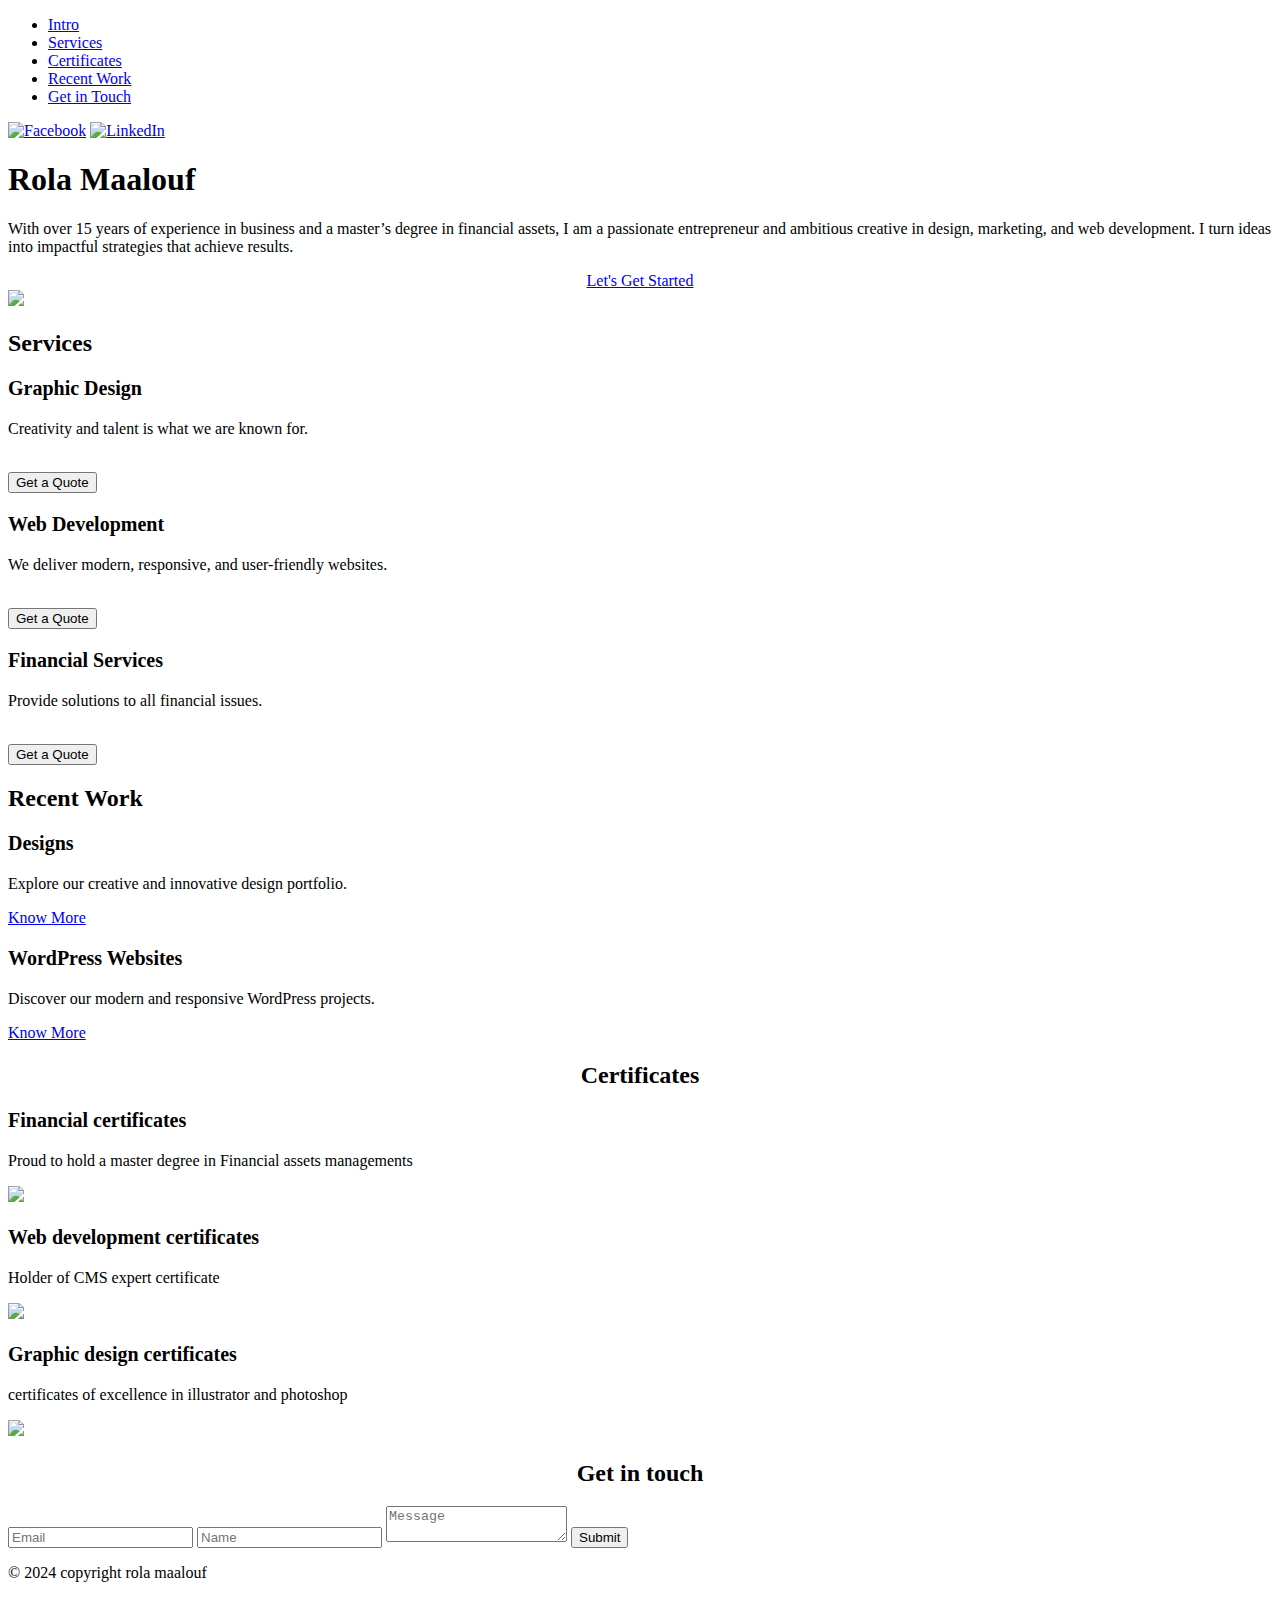
==== index.html @ 81e55327 "Add files via upload" ====
<!DOCTYPE html>
<html lang="en">
<head>
  <meta charset="UTF-8">
  <meta name="viewport" content="width=device-width, initial-scale=1.0">
  <title>Rola Portfolio</title>
  <link rel="stylesheet" href="styles.css">
  <style>
    h3 {
      font-weight: bold;
      font-size: 20px;
    }
  </style>
</head>
<body>
  <header class="header">
    <nav class="navbar">
      <ul class="nav-links">
        <li><a href="#intro">Intro</a></li>
        <li><a href="#services">Services</a></li>
        <li><a href="#certificates">Certificates</a></li>
        <li><a href="#work">Recent Work</a></li>
        <li><a href="#contact">Get in Touch</a></li>
      </ul>
   </nav>
    <div class="social-links">
        <a href="https://www.Facebook.com"><img src="IMAGES/icons8-facebook-circled-48.png" alt="Facebook"></a>
        <a href="#"><img src="IMAGES/linkedin.png" alt="LinkedIn"></a>
      </div>
  </header>
  <section id="intro" class="intro">
    <div class="intro-container">
      <!-- First Column: Intro Content -->
      <div class="intro-content">
        <h1>Rola Maalouf</h1>
        <p>
          With over 15 years of experience in business and a master’s degree in financial assets, 
          I am a passionate entrepreneur and ambitious creative in design, marketing, and web development. 
          I turn ideas into impactful strategies that achieve results.
        </p>
        <center>
          <a href="https://wa.me/9613397994" target="_blank" class="intro-button">Let's Get Started</a>
    </center>
      </div>
  
      <!-- Second Column: Intro Image -->
      <div class="intro-image">
        <img src="IMAGES/Photo here (1).png">
      </div>
    </div>
  </section>
  

  <section id="services" class="services">
    <h2>Services</h2>
    <div class="services-container">
      <!-- First Column -->
      <div class="service-item">
        <h3>Graphic Design</h3>
        <p>Creativity and talent is what we are known for.</p>
        <br>
        <button class="quote-button">Get a Quote</button>
      </div>
  
      <!-- Second Column -->
      <div class="service-item">
        <h3>Web Development</h3>
        <p>We deliver modern, responsive, and user-friendly websites.</p>
        <br>
        <button class="quote-button">Get a Quote</button>
      </div>
  
      <!-- Third Column -->
      <div class="service-item">
        <h3>Financial Services</h3>
        <p>Provide solutions to all financial issues.</p>
        <br>
        <button class="quote-button">Get a Quote</button>
      </div>
    </div>
  </section>
  <section id="recent-work" class="recent-work">
    <h2>Recent Work</h2>
    <div class="work-container">
      <!-- First Column -->
      <div class="work-item">
        <h3>Designs</h3>
        <p>Explore our creative and innovative design portfolio.</p>
        <a href="subindex.html" class="know-more-button">Know More</a>
      </div>
  
      <!-- Second Column -->
      <div class="work-item">
        <h3>WordPress Websites</h3>
        <p>Discover our modern and responsive WordPress projects.</p>
        <a href="subindex.html" class="know-more-button">Know More</a>
      </div>
    </div>
  </section>

  <section id="certificates" class="certificates">
   <center><h2>Certificates</h2></center> 
    <div class="certificates-container">
        <!-- First Column --> 
         <div class="certificates-item">
      <h3>Financial certificates</h3>
      <p>Proud to hold a master degree in Financial assets managements</p>
      <div class="image-container">
      <img = src="IMAGES/25e65c7d-fa8c-4a2d-a0fd-b2fd07c564c6.jpg">
    </div>
  </div>


    <!-- Second Column-->
     <div class="certificates-item">
     <h3>Web development certificates</h3>
     <p>Holder of CMS expert certificate</p>
     <img SRC="IMAGES/Rola MAALOUF-1.png">
</div>

   <!--Third column-->
   <div class="certificates-item">
   <h3>Graphic design certificates</h3>
   <p>certificates of excellence in illustrator and photoshop</p>
   <img src="IMAGES/loading-circle-icon-loading-gif-loading-screen-gif-loading-spinner-gif-loading-animation-loading-free-video.jpg">
 </div>
</div>
  </section>
  

  <section id="contact" class="contact">
    <Center>
   <h2>Get in touch</h2>
</Center>
    <form action="#">
      <input type="email" placeholder="Email">
      <input type="text" placeholder="Name">
      <textarea placeholder="Message"></textarea>
      <button type="submit">Submit</button>
    </form>
  </section>

  <footer>
    <p>© 2024 copyright rola maalouf </p>
  </footer>
</body>
</html>
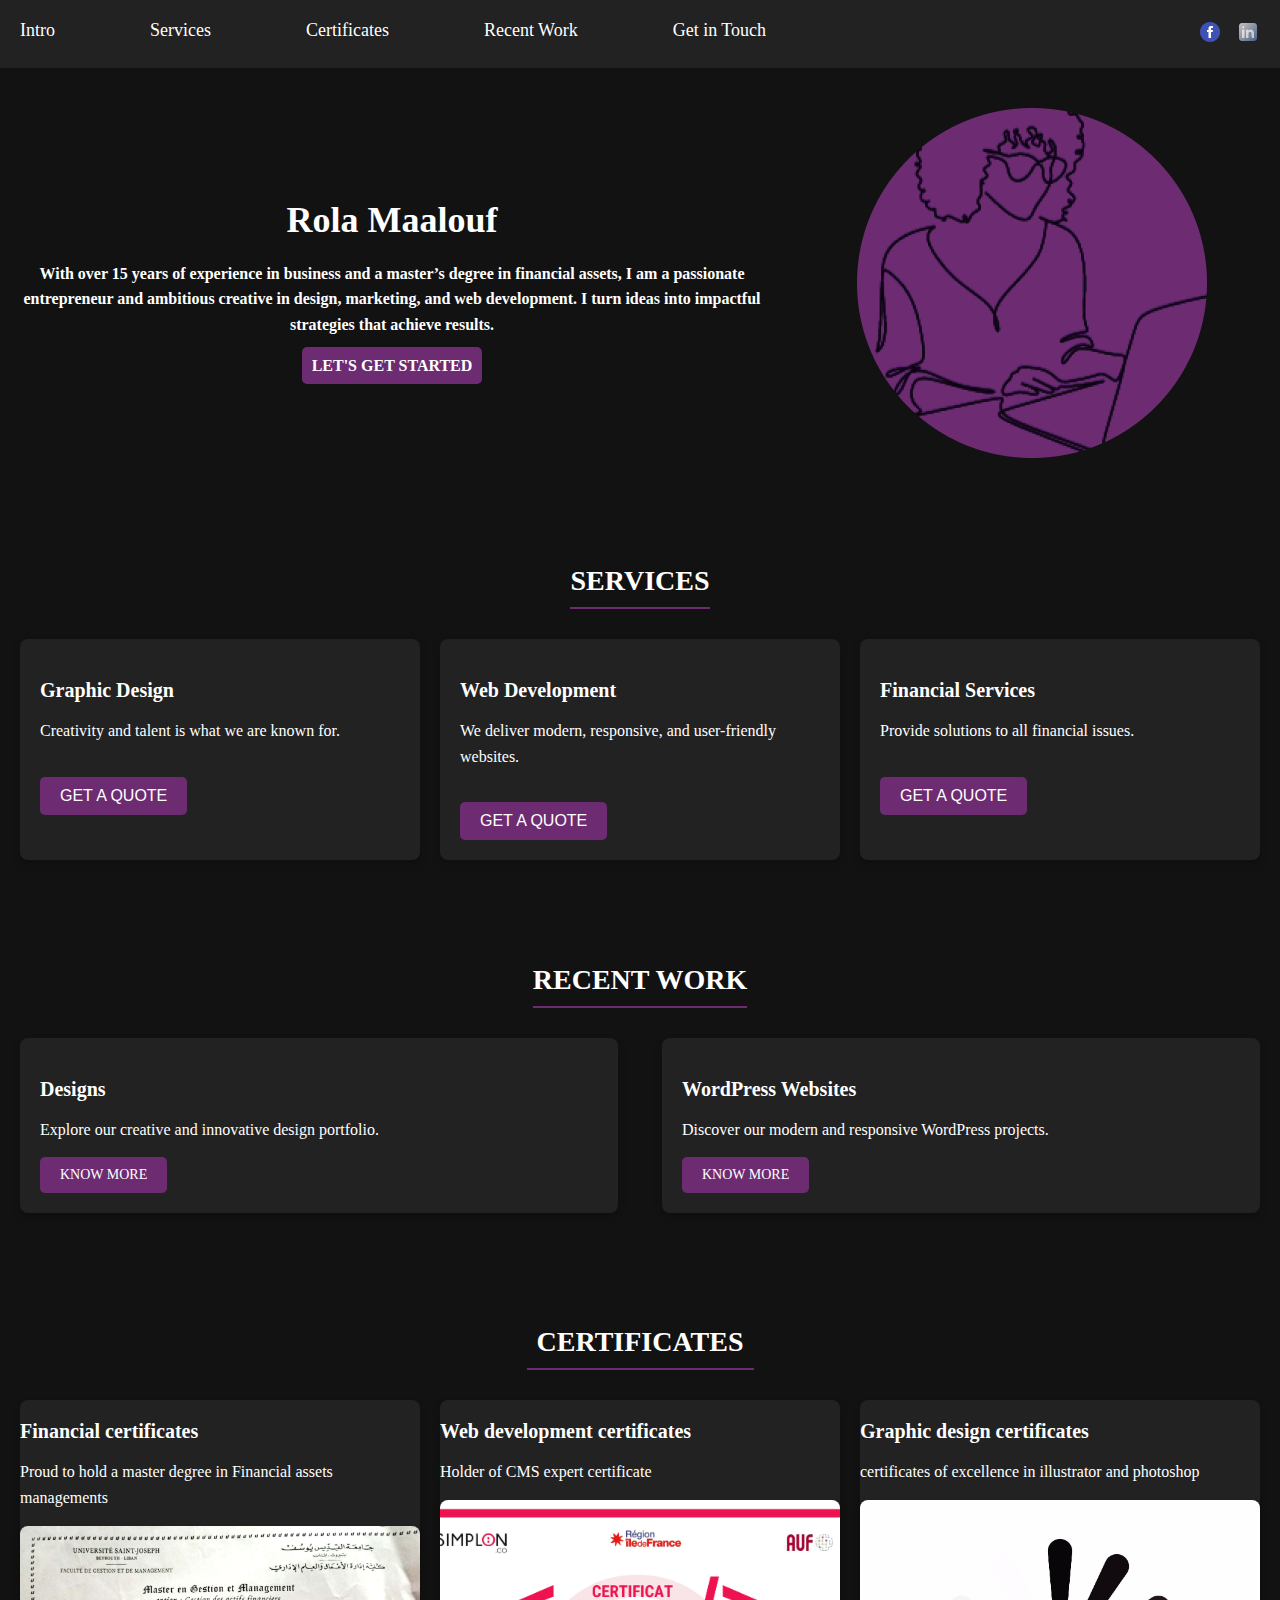
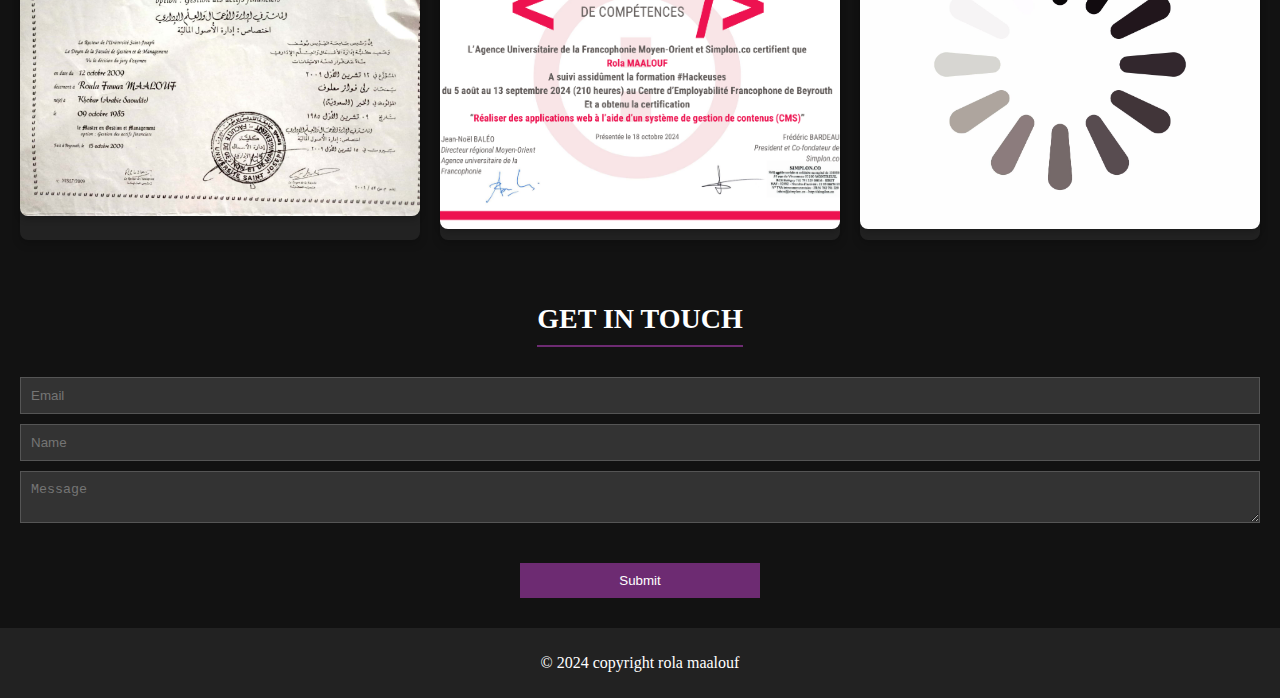
==== commit 7e6fb27d: "portfolio commit" ====
--- a/index.html
+++ b/index.html
@@ -1,147 +1,147 @@
-<!DOCTYPE html>
-<html lang="en">
-<head>
-  <meta charset="UTF-8">
-  <meta name="viewport" content="width=device-width, initial-scale=1.0">
-  <title>Rola Portfolio</title>
-  <link rel="stylesheet" href="styles.css">
-  <style>
-    h3 {
-      font-weight: bold;
-      font-size: 20px;
-    }
-  </style>
-</head>
-<body>
-  <header class="header">
-    <nav class="navbar">
-      <ul class="nav-links">
-        <li><a href="#intro">Intro</a></li>
-        <li><a href="#services">Services</a></li>
-        <li><a href="#certificates">Certificates</a></li>
-        <li><a href="#work">Recent Work</a></li>
-        <li><a href="#contact">Get in Touch</a></li>
-      </ul>
-   </nav>
-    <div class="social-links">
-        <a href="https://www.Facebook.com"><img src="IMAGES/icons8-facebook-circled-48.png" alt="Facebook"></a>
-        <a href="#"><img src="IMAGES/linkedin.png" alt="LinkedIn"></a>
-      </div>
-  </header>
-  <section id="intro" class="intro">
-    <div class="intro-container">
-      <!-- First Column: Intro Content -->
-      <div class="intro-content">
-        <h1>Rola Maalouf</h1>
-        <p>
-          With over 15 years of experience in business and a master’s degree in financial assets, 
-          I am a passionate entrepreneur and ambitious creative in design, marketing, and web development. 
-          I turn ideas into impactful strategies that achieve results.
-        </p>
-        <center>
-          <a href="https://wa.me/9613397994" target="_blank" class="intro-button">Let's Get Started</a>
-    </center>
-      </div>
-  
-      <!-- Second Column: Intro Image -->
-      <div class="intro-image">
-        <img src="IMAGES/Photo here (1).png">
-      </div>
-    </div>
-  </section>
-  
-
-  <section id="services" class="services">
-    <h2>Services</h2>
-    <div class="services-container">
-      <!-- First Column -->
-      <div class="service-item">
-        <h3>Graphic Design</h3>
-        <p>Creativity and talent is what we are known for.</p>
-        <br>
-        <button class="quote-button">Get a Quote</button>
-      </div>
-  
-      <!-- Second Column -->
-      <div class="service-item">
-        <h3>Web Development</h3>
-        <p>We deliver modern, responsive, and user-friendly websites.</p>
-        <br>
-        <button class="quote-button">Get a Quote</button>
-      </div>
-  
-      <!-- Third Column -->
-      <div class="service-item">
-        <h3>Financial Services</h3>
-        <p>Provide solutions to all financial issues.</p>
-        <br>
-        <button class="quote-button">Get a Quote</button>
-      </div>
-    </div>
-  </section>
-  <section id="recent-work" class="recent-work">
-    <h2>Recent Work</h2>
-    <div class="work-container">
-      <!-- First Column -->
-      <div class="work-item">
-        <h3>Designs</h3>
-        <p>Explore our creative and innovative design portfolio.</p>
-        <a href="subindex.html" class="know-more-button">Know More</a>
-      </div>
-  
-      <!-- Second Column -->
-      <div class="work-item">
-        <h3>WordPress Websites</h3>
-        <p>Discover our modern and responsive WordPress projects.</p>
-        <a href="subindex.html" class="know-more-button">Know More</a>
-      </div>
-    </div>
-  </section>
-
-  <section id="certificates" class="certificates">
-   <center><h2>Certificates</h2></center> 
-    <div class="certificates-container">
-        <!-- First Column --> 
-         <div class="certificates-item">
-      <h3>Financial certificates</h3>
-      <p>Proud to hold a master degree in Financial assets managements</p>
-      <div class="image-container">
-      <img = src="IMAGES/25e65c7d-fa8c-4a2d-a0fd-b2fd07c564c6.jpg">
-    </div>
-  </div>
-
-
-    <!-- Second Column-->
-     <div class="certificates-item">
-     <h3>Web development certificates</h3>
-     <p>Holder of CMS expert certificate</p>
-     <img SRC="IMAGES/Rola MAALOUF-1.png">
-</div>
-
-   <!--Third column-->
-   <div class="certificates-item">
-   <h3>Graphic design certificates</h3>
-   <p>certificates of excellence in illustrator and photoshop</p>
-   <img src="IMAGES/loading-circle-icon-loading-gif-loading-screen-gif-loading-spinner-gif-loading-animation-loading-free-video.jpg">
- </div>
-</div>
-  </section>
-  
-
-  <section id="contact" class="contact">
-    <Center>
-   <h2>Get in touch</h2>
-</Center>
-    <form action="#">
-      <input type="email" placeholder="Email">
-      <input type="text" placeholder="Name">
-      <textarea placeholder="Message"></textarea>
-      <button type="submit">Submit</button>
-    </form>
-  </section>
-
-  <footer>
-    <p>© 2024 copyright rola maalouf </p>
-  </footer>
-</body>
-</html>
+<!DOCTYPE html>
+<html lang="en">
+<head>
+  <meta charset="UTF-8">
+  <meta name="viewport" content="width=device-width, initial-scale=1.0">
+  <title>Rola Portfolio</title>
+  <link rel="stylesheet" href="styles.css">
+  <style>
+    h3 {
+      font-weight: bold;
+      font-size: 20px;
+    }
+  </style>
+</head>
+<body>
+  <header class="header">
+    <nav class="navbar">
+      <ul class="nav-links">
+        <li><a href="#intro">Intro</a></li>
+        <li><a href="#services">Services</a></li>
+        <li><a href="#certificates">Certificates</a></li>
+        <li><a href="#work">Recent Work</a></li>
+        <li><a href="#contact">Get in Touch</a></li>
+      </ul>
+   </nav>
+    <div class="social-links">
+        <a href="https://www.Facebook.com"><img src="IMAGES/icons8-facebook-circled-48.png" alt="Facebook"></a>
+        <a href="#"><img src="IMAGES/linkedin.png" alt="LinkedIn"></a>
+      </div>
+  </header>
+  <section id="intro" class="intro">
+    <div class="intro-container">
+      <!-- First Column: Intro Content -->
+      <div class="intro-content">
+        <h1>Rola Maalouf</h1>
+        <p>
+          With over 15 years of experience in business and a master’s degree in financial assets, 
+          I am a passionate entrepreneur and ambitious creative in design, marketing, and web development. 
+          I turn ideas into impactful strategies that achieve results.
+        </p>
+        <center>
+          <a href="https://wa.me/9613397994" target="_blank" class="intro-button">Let's Get Started</a>
+    </center>
+      </div>
+  
+      <!-- Second Column: Intro Image -->
+      <div class="intro-image">
+        <img src="IMAGES/Photo here (1).png">
+      </div>
+    </div>
+  </section>
+  
+
+  <section id="services" class="services">
+    <h2>Services</h2>
+    <div class="services-container">
+      <!-- First Column -->
+      <div class="service-item">
+        <h3>Graphic Design</h3>
+        <p>Creativity and talent is what we are known for.</p>
+        <br>
+        <button class="quote-button">Get a Quote</button>
+      </div>
+  
+      <!-- Second Column -->
+      <div class="service-item">
+        <h3>Web Development</h3>
+        <p>We deliver modern, responsive, and user-friendly websites.</p>
+        <br>
+        <button class="quote-button">Get a Quote</button>
+      </div>
+  
+      <!-- Third Column -->
+      <div class="service-item">
+        <h3>Financial Services</h3>
+        <p>Provide solutions to all financial issues.</p>
+        <br>
+        <button class="quote-button">Get a Quote</button>
+      </div>
+    </div>
+  </section>
+  <section id="recent-work" class="recent-work">
+    <h2>Recent Work</h2>
+    <div class="work-container">
+      <!-- First Column -->
+      <div class="work-item">
+        <h3>Designs</h3>
+        <p>Explore our creative and innovative design portfolio.</p>
+        <a href="subindex.html" class="know-more-button">Know More</a>
+      </div>
+  
+      <!-- Second Column -->
+      <div class="work-item">
+        <h3>WordPress Websites</h3>
+        <p>Discover our modern and responsive WordPress projects.</p>
+        <a href="subindex.html" class="know-more-button">Know More</a>
+      </div>
+    </div>
+  </section>
+
+  <section id="certificates" class="certificates">
+   <center><h2>Certificates</h2></center> 
+    <div class="certificates-container">
+        <!-- First Column --> 
+         <div class="certificates-item">
+      <h3>Financial certificates</h3>
+      <p>Proud to hold a master degree in Financial assets managements</p>
+      <div class="image-container">
+      <img = src="IMAGES/25e65c7d-fa8c-4a2d-a0fd-b2fd07c564c6.jpg">
+    </div>
+  </div>
+
+
+    <!-- Second Column-->
+     <div class="certificates-item">
+     <h3>Web development certificates</h3>
+     <p>Holder of CMS expert certificate</p>
+     <img SRC="IMAGES/Rola MAALOUF-1.png">
+</div>
+
+   <!--Third column-->
+   <div class="certificates-item">
+   <h3>Graphic design certificates</h3>
+   <p>certificates of excellence in illustrator and photoshop</p>
+   <img src="IMAGES/loading-circle-icon-loading-gif-loading-screen-gif-loading-spinner-gif-loading-animation-loading-free-video.jpg">
+ </div>
+</div>
+  </section>
+  
+
+  <section id="contact" class="contact">
+    <Center>
+   <h2>Get in touch</h2>
+</Center>
+    <form action="#">
+      <input type="email" placeholder="Email">
+      <input type="text" placeholder="Name">
+      <textarea placeholder="Message"></textarea>
+      <button type="submit">Submit</button>
+    </form>
+  </section>
+
+  <footer>
+    <p>© 2024 copyright rola maalouf </p>
+  </footer>
+</body>
+</html>
--- a/styles.css
+++ b/styles.css
@@ -0,0 +1,355 @@
+/* General Styles */
+body {
+    margin: 0;
+    font-family: 'IBM' plex mono;
+    background-color: #121212;
+    color: #fff;
+  }
+  
+  .header {
+    padding: 20px;
+    background-color: #222;
+    display: flex;
+    justify-content: space-between;
+    margin: 0;
+  }  
+  .navbar ul {
+    list-style: none;
+    padding: 0;
+    margin: 0;
+    overflow: hidden; /* Clears floating issues */
+  }
+  
+  .navbar ul li {
+    float: left; /* Aligns items to the left */
+    margin-right: 95px;
+    font-size: large;
+  }
+  
+  .navbar ul li a {
+    text-decoration: none;
+    color: #fff;
+  }
+
+  
+  .social-links {
+    float: right;
+  }
+  .social-links img {
+    width: 24px;
+    margin-left: 10px;
+  }
+  
+  .intro {
+    background-color: #121212
+    color:#fff ;
+    padding: 40px 20px;
+  }
+  .intro-container {
+    display: flex;
+    align-items: center;
+    justify-content: space-between;
+    gap: 20px;
+  }
+  .intro-content {
+    flex: 0 0 60%; /* First column occupies 60% */
+    color: #fff; /* Highlight color */
+    margin-bottom: 20px;
+    font-weight: bold;
+    text-align: center;
+  }
+  
+  .intro-content h1 {
+    font-size: 36px;
+    color: #fff; /* Highlight color */
+    margin-bottom: 20px;
+    text-align: center;
+  }
+  
+  .intro-content p {
+    font-size: 16px;
+    line-height: 1.6;
+    margin-bottom: 20px;
+  }
+  .intro-button {
+    padding: 10px 10px;
+    background-color: #6D2B72;
+    color: #fff;
+    border: none;
+    border-radius: 5px;
+    font-size: 16px;
+    cursor: pointer;
+    text-transform: uppercase;
+    justify-items: center;
+    text-decoration: none;
+  }
+  .intro-button:hover {
+    background-color: #7d3fc0; /* Darker shade on hover */
+  }
+  
+ 
+.intro-image {
+    flex: 0 0 40%; /* Second column occupies 40% */
+    text-align: center; /* Center image horizontally */
+  }
+  .intro-image img {
+    max-width: 100%;
+    border-radius: 8px; /* Optional: Rounded corners for the image */
+  }
+  
+/* Services Section Styles */
+.services {
+    padding: 40px 20px;
+    text-align: center;
+    background-color: #121212; /* Dark background for the section */
+    color: #fff;
+  }
+  
+  .services h2 {
+    font-size: 28px;
+    margin-bottom: 30px;
+    text-transform: uppercase;
+    color: #fff;
+    border-bottom: 2px solid #6D2B72;
+    display: inline-block;
+    padding-bottom: 10px;
+  }
+  
+  .services-container {
+    display: flex;
+    justify-content: space-between;
+    gap: 20px;
+    flex-wrap: wrap;
+  }
+  
+  .service-item {
+    flex: 1;
+    max-width: 30%; /* Each column occupies about a third of the container */
+    background-color: #222;
+    padding: 20px;
+    border-radius: 8px;
+    text-align: left;
+    box-shadow: 0 4px 8px rgba(0, 0, 0, 0.2);
+    transition: transform 0.3s ease;
+  }
+  
+  .service-item:hover {
+    transform: translateY(-10px);
+  }
+  
+  .service-item h3 {
+    font-size: 20px;
+    color: #fff;
+    margin-bottom: 10px;
+  }
+  
+  .service-item p {
+    font-size: 16px;
+    margin-bottom: 15px;
+    line-height: 1.6;
+  }
+  
+  .quote-button {
+    padding: 10px 20px;
+    background-color: #6D2B72;
+    color: #fff;
+    border: none;
+    border-radius: 5px;
+    font-size: 16px;
+    cursor: pointer;
+    text-transform: uppercase;
+  }
+  
+  .quote-button:hover {
+    background-color: #7d3fc0; /* Darker shade on hover */
+  }
+  
+  /* Responsive Layout */
+  @media (max-width: 768px) {
+    .service-item {
+      max-width: 100%; /* Stack columns vertically on smaller screens */
+    }
+  }
+/* Recent Work Section */
+.recent-work {
+  padding: 40px 20px;
+  text-align: center;
+  background-color: #121212; /* Dark background */
+  color: #fff;
+}
+
+.recent-work h2 {
+  font-size: 28px;
+  margin-bottom: 30px;
+  text-transform: uppercase;
+  color: #fff;
+  border-bottom: 2px solid #6D2B72;
+  display: inline-block;
+  padding-bottom: 10px;
+}
+
+.work-container {
+  display: flex;
+  justify-content: space-between;
+  gap: 20px;
+  flex-wrap: wrap;
+}
+
+.work-item {
+  flex: 1;
+  max-width: 45%; /* Each column occupies about 45% of the container */
+  background-color: #222;
+  padding: 20px;
+  border-radius: 8px;
+  text-align: left;
+  box-shadow: 0 4px 8px rgba(0, 0, 0, 0.2);
+  transition: transform 0.3s ease, background-color 0.3s ease;
+  color: #fff;
+}
+
+.work-item:hover {
+  transform: translateY(-10px);
+  background-color: #333; /* Slightly lighter on hover */
+}
+
+.work-item h3 {
+  font-size: 20px;
+  color: #fff;
+  margin-bottom: 10px;
+}
+
+.work-item p {
+  font-size: 16px;
+  line-height: 1.6;
+  margin-bottom: 15px;
+}
+
+.know-more-button {
+  display: inline-block;
+  padding: 10px 20px;
+  background-color: #6D2B72;
+  color: #fff;
+  text-decoration: none;
+  border-radius: 5px;
+  text-transform: uppercase;
+  font-size: 14px;
+  transition: background-color 0.3s ease;
+}
+
+.know-more-button:hover {
+  background-color: #7d3fc0; /* Darker shade on hover */
+}
+
+/* Responsive Layout */
+@media (max-width: 768px) {
+  .work-item {
+    max-width: 100%; /* Stack columns vertically */
+  }
+}
+
+  .certificates {
+    padding: 40px 20px;
+    border-radius: 5px;
+}
+
+.certificates h2 {
+    font-size: 28px; /* Correct syntax for font size */
+    margin-bottom: 30px; /* Correct syntax for margin bottom */
+    text-transform: uppercase;
+    color: #fff;
+    border-bottom: 2px solid #6D2B72;
+    display: inline-block;
+    padding: 10px;
+    text-align: center;
+}
+
+.certificates-container {
+    display: flex; /* Enables Flexbox */
+    flex-direction: row; /* Ensures items align in a row */
+    gap: 20px; /* Adds spacing between items */
+    flex-wrap: wrap; /* Allows items to wrap to the next row if necessary */
+    justify-content: space-between; /* Evenly distributes items with space between */
+}
+
+.certificates-item {
+    flex: 1 1 calc(30% - 20px); /* Each item takes up ~30% of the width minus the gap */
+    background-color: #222;
+    border-radius: 8px;
+    text-align: left;
+    box-shadow: 0 4px 8px rgba(0, 0, 0, 0.2);
+    transition: transform 0.3s ease;
+    box-sizing: border-box; /* Includes padding and borders in the width calculation */
+}
+
+.certificates-item:hover {
+    transform: translateY(-10px);
+}
+
+.certificates-item h3 {
+    font-size: 20px;
+    color: #fff;
+    font-weight: bold;
+    margin-bottom: 10px;
+}
+
+.certificates-item p {
+    font-size: 16px;
+    margin-bottom: 15px;
+    line-height: 1.6;
+}
+
+.certificates-item img {
+    width: 100%; /* Ensures the image fills the container */
+    height: 75%; 
+    border-radius: 8px; /* Matches the container's rounded corners */
+    margin-bottom: 20px; /* Adds space between the image and content */
+    box-shadow: 0 4px 6px rgba(0, 0, 0, 0.2); /* Adds a slight shadow for depth */
+    object-fit: cover; /* Ensures the image looks good if dimensions vary */
+}
+
+/* Responsive Layout */
+@media (max-width: 768px) {
+    .certificates-item {
+        flex: 1 1 100%; /* Stacks items vertically on smaller screens */
+    }
+}
+
+  .contact h2 {
+    font-size: 28px;
+    margin-bottom: 30px;
+    text-transform: uppercase;
+    color: #fff;
+    display: inline-block;
+    text-align: center;
+    border-bottom: 2px solid #6D2B72;
+    padding-bottom: 10px;
+  }
+  .contact form {
+    display: flex;
+    flex-direction: column;
+    gap: 10px;
+    margin : 0px 20px;
+  }
+  
+  .contact form input, .contact form textarea {
+    padding: 10px;
+    background: #333;
+    border: 1px solid #555;
+    color: #fff;
+  }
+  
+  .contact form button {
+    padding: 10px;
+    background: #6D2B72;
+    border: none;
+    color: #fff;
+    cursor: pointer;
+    margin : 30px 500px;
+  }
+  
+  footer {
+    text-align: center;
+    padding: 10px 0;
+    background: #222;
+  }
+  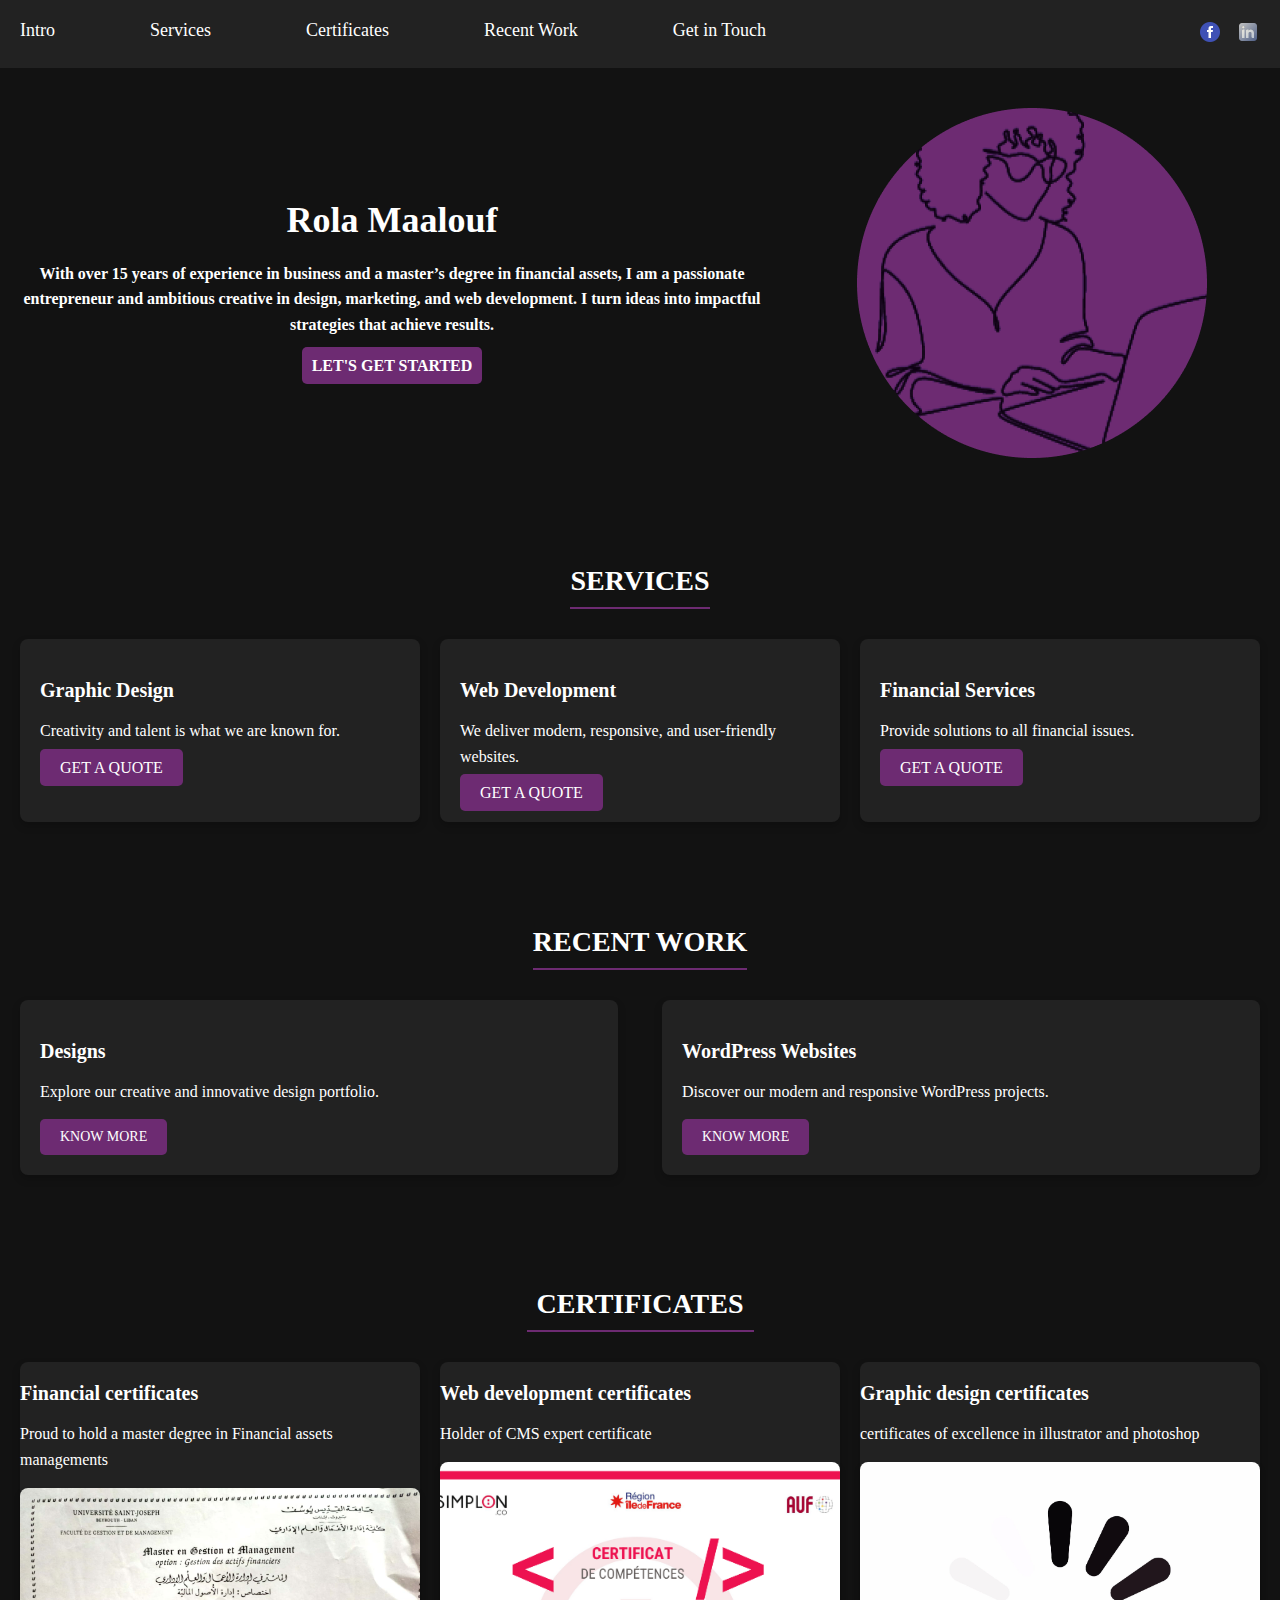
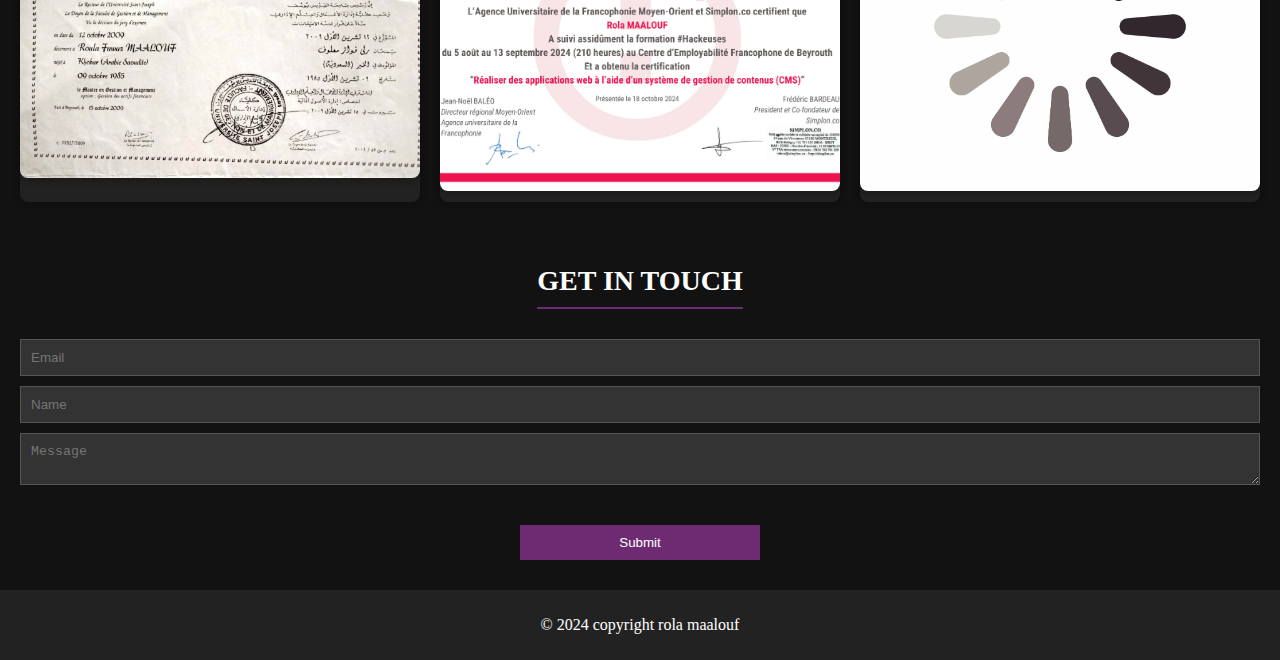
==== commit 5b38b661: "changes" ====
--- a/index.html
+++ b/index.html
@@ -58,24 +58,21 @@
       <div class="service-item">
         <h3>Graphic Design</h3>
         <p>Creativity and talent is what we are known for.</p>
-        <br>
-        <button class="quote-button">Get a Quote</button>
+        <a href="https://wa.me/9613397994" target="_blank" class="quote-button">Get a Quote</a>
       </div>
   
       <!-- Second Column -->
       <div class="service-item">
         <h3>Web Development</h3>
         <p>We deliver modern, responsive, and user-friendly websites.</p>
-        <br>
-        <button class="quote-button">Get a Quote</button>
+        <a href="https://wa.me/9613397994" target="_blank" class="quote-button">Get a Quote</a>
       </div>
   
       <!-- Third Column -->
       <div class="service-item">
         <h3>Financial Services</h3>
         <p>Provide solutions to all financial issues.</p>
-        <br>
-        <button class="quote-button">Get a Quote</button>
+        <a href="https://wa.me/9613397994" target="_blank" class="quote-button">Get a Quote</a>
       </div>
     </div>
   </section>
--- a/styles.css
+++ b/styles.css
@@ -95,6 +95,16 @@
   .intro-image img {
     max-width: 100%;
     border-radius: 8px; /* Optional: Rounded corners for the image */
+    animation: rotate 4s linear infinite;
+  }
+
+  @keyframes rotate{
+    from{
+      transform: rotate(0deg)
+    }
+      to{
+      transform: rotate(360deg);
+    }
   }
   
 /* Services Section Styles */
@@ -158,6 +168,7 @@
     font-size: 16px;
     cursor: pointer;
     text-transform: uppercase;
+    text-decoration: none ;
   }
   
   .quote-button:hover {
